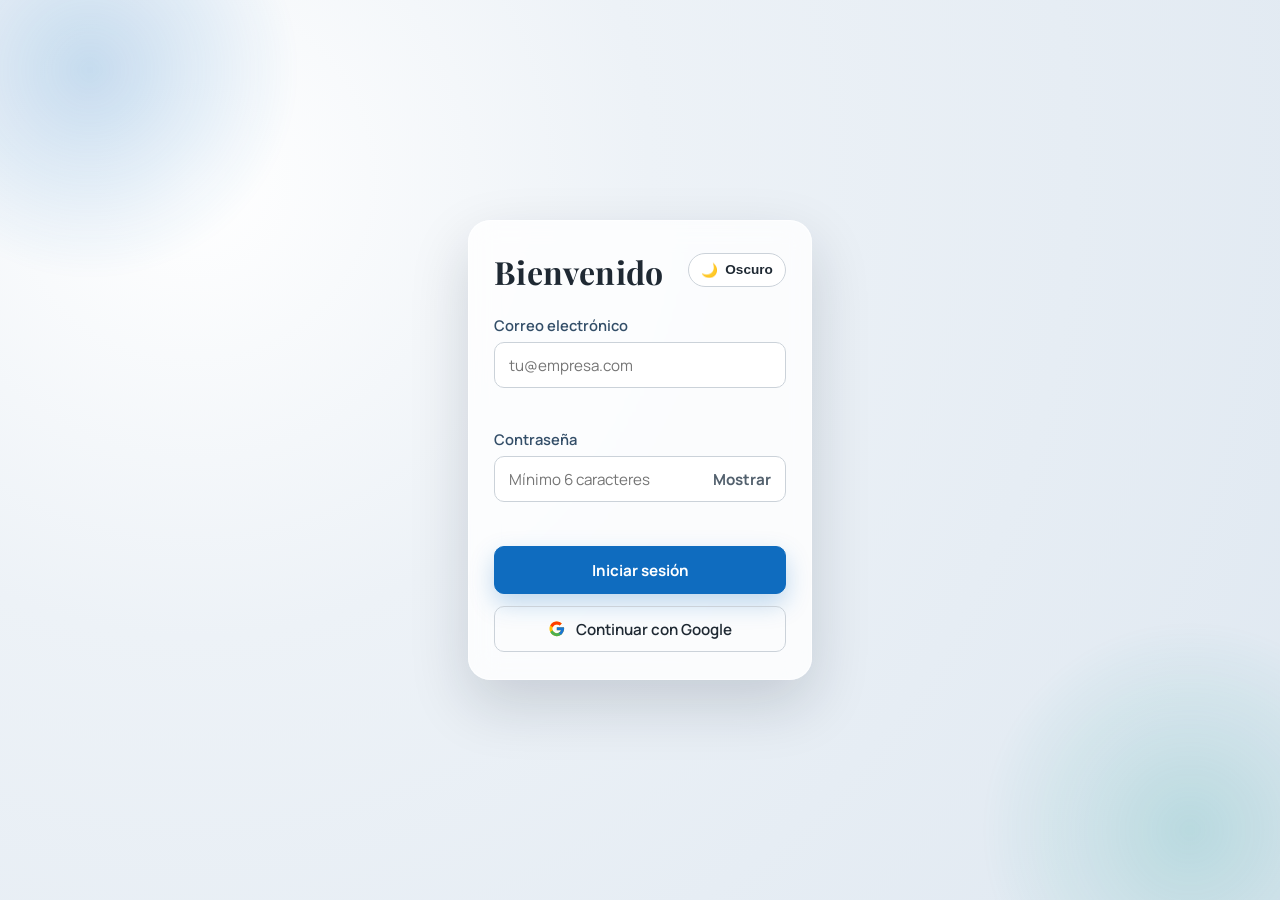
==== index.html @ cc779fea "version inicial" ====
<!DOCTYPE html>
<html lang="es" data-tema="claro">

<head>
  <meta charset="UTF-8" />
  <meta name="viewport" content="width=device-width, initial-scale=1.0" />
  <meta name="description" content="Página de inicio de sesión moderna, accesible y sin dependencias externas." />
  <title>Iniciar sesión | Portal</title>

  <!-- Tipografía elegante importada desde Google Fonts -->
  <link rel="preconnect" href="https://fonts.googleapis.com" />
  <link rel="preconnect" href="https://fonts.gstatic.com" crossorigin />
  <link
    href="https://fonts.googleapis.com/css2?family=Manrope:wght@400;500;600;700&family=Playfair+Display:wght@600;700&display=swap"
    rel="stylesheet" />

  <link rel="stylesheet" href="./css/estilos.css" />
</head>

<body>
  <main aria-label="Pantalla de inicio de sesión">
    <section class="contenedor-login" aria-labelledby="tituloLogin">
      <header class="cabecera-login animacion-entrada retardo-1">
        <div>
          <h1 class="titulo-login" id="tituloLogin">Bienvenido</h1>
        </div>
        <button type="button" id="botonTema" class="boton-tema" aria-label="Cambiar entre modo claro y oscuro"
          aria-pressed="false">
          <span id="iconoTema" aria-hidden="true">🌙</span>
          <span id="textoTema">Oscuro</span>
        </button>
      </header>

      <form id="formularioLogin" class="formulario-login" novalidate>
        <div class="grupo-campo animacion-entrada retardo-2">
          <label for="campoCorreo" class="etiqueta-campo">Correo electrónico</label>
          <input type="email" id="campoCorreo" name="correo" class="campo-entrada" placeholder="tu@empresa.com"
            autocomplete="email" aria-label="Correo electrónico" aria-describedby="mensajeCorreo" required />
          <p id="mensajeCorreo" class="mensaje-campo" aria-live="polite"></p>
        </div>

        <div class="grupo-campo animacion-entrada retardo-3">
          <label for="campoContrasena" class="etiqueta-campo">Contraseña</label>
          <div class="envoltura-contrasena">
            <input type="password" id="campoContrasena" name="contrasena" class="campo-entrada"
              placeholder="Mínimo 6 caracteres" autocomplete="current-password" aria-label="Contraseña"
              aria-describedby="mensajeContrasena" required minlength="6" />
            <button type="button" id="botonVisorContrasena" class="boton-visor" aria-label="Mostrar contraseña"
              aria-pressed="false">
              Mostrar
            </button>
          </div>
          <p id="mensajeContrasena" class="mensaje-campo" aria-live="polite"></p>
        </div>

        <div class="fila-botones animacion-entrada retardo-4">
          <button type="submit" id="botonEnviar" class="boton-accion" aria-label="Iniciar sesión">
            <span class="cargando" aria-hidden="true"></span>
            <span class="texto-boton">Iniciar sesión</span>
          </button>
          <button type="button" class="boton-google" aria-label="Continuar con Google">
            <svg class="icono-google" viewBox="0 0 48 48" aria-hidden="true" focusable="false">
              <path fill="#FFC107"
                d="M43.611 20.083H42V20H24v8h11.303C33.655 32.657 29.198 36 24 36c-6.627 0-12-5.373-12-12s5.373-12 12-12c3.059 0 5.842 1.154 7.961 3.039l5.657-5.657C34.046 6.053 29.27 4 24 4 12.955 4 4 12.955 4 24s8.955 20 20 20 20-8.955 20-20c0-1.341-.138-2.65-.389-3.917z" />
              <path fill="#FF3D00"
                d="M6.306 14.691l6.571 4.819C14.655 15.108 18.961 12 24 12c3.059 0 5.842 1.154 7.961 3.039l5.657-5.657C34.046 6.053 29.27 4 24 4c-7.682 0-14.318 4.337-17.694 10.691z" />
              <path fill="#4CAF50"
                d="M24 44c5.166 0 9.86-1.977 13.409-5.192l-6.19-5.238C29.145 35.091 26.715 36 24 36c-5.181 0-9.626-3.319-11.283-7.946l-6.522 5.025C9.54 39.556 16.227 44 24 44z" />
              <path fill="#1976D2"
                d="M43.611 20.083H42V20H24v8h11.303c-1.054 3.307-3.382 5.966-6.084 7.57h.003l6.19 5.238C35.021 41.073 44 34 44 24c0-1.341-.138-2.65-.389-3.917z" />
            </svg>
            <span>Continuar con Google</span>
          </button>
        </div>
      </form>
    </section>
  </main>

  <div id="notificacionFlotante" class="notificacion" role="status" aria-live="polite"></div>

  <script src="./js/validaciones.js" defer></script>
</body>

</html>
---- css/estilos.css ----
/* Variables globales de tema y ritmo visual */
    :root {
      --fuente-principal: "Manrope", sans-serif;
      --fuente-titulo: "Playfair Display", serif;

      --fondo-app: #f4f6f8;
      --fondo-gradiente: radial-gradient(circle at 15% 20%, #ffffff 0%, #edf2f7 35%, #dfe8f1 100%);
      --fondo-tarjeta: rgba(255, 255, 255, 0.8);
      --borde-tarjeta: rgba(255, 255, 255, 0.65);

      --texto-principal: #1f2933;
      --texto-secundario: #52606d;
      --texto-etiqueta: #334e68;

      --color-acento: #0f6cbf;
      --color-acento-hover: #0a58a2;
      --color-exito: #0f8b6f;
      --color-error: #c53030;

      --borde-campo: #cbd2d9;
      --foco-campo: #7cc4ff;
      --fondo-campo: #ffffff;

      --sombra-tarjeta: 0 24px 60px rgba(15, 23, 42, 0.16);
      --sombra-boton: 0 10px 24px rgba(15, 108, 191, 0.26);

      --duracion: 280ms;
      --radio-lg: 22px;
      --radio-md: 12px;
      --radio-sm: 10px;
    }

    /* Sobrescritura de variables para modo oscuro */
    html[data-tema="oscuro"] {
      --fondo-app: #09111d;
      --fondo-gradiente: radial-gradient(circle at 15% 20%, #162338 0%, #101b2d 35%, #0a1323 100%);
      --fondo-tarjeta: rgba(15, 27, 45, 0.76);
      --borde-tarjeta: rgba(138, 163, 194, 0.22);

      --texto-principal: #e6edf5;
      --texto-secundario: #b6c4d6;
      --texto-etiqueta: #d5e1ef;

      --color-acento: #4ea6ff;
      --color-acento-hover: #79bdff;
      --color-exito: #35cba7;
      --color-error: #ff8b8b;

      --borde-campo: #3c4f67;
      --foco-campo: #89c7ff;
      --fondo-campo: #121f33;

      --sombra-tarjeta: 0 30px 70px rgba(2, 8, 20, 0.6);
      --sombra-boton: 0 10px 25px rgba(78, 166, 255, 0.33);
    }

    * {
      box-sizing: border-box;
    }

    body {
      margin: 0;
      min-height: 100vh;
      font-family: var(--fuente-principal);
      color: var(--texto-principal);
      background: var(--fondo-gradiente);
      background-color: var(--fondo-app);
      display: grid;
      place-items: center;
      padding: 1.5rem;
      transition: background-color var(--duracion) ease, color var(--duracion) ease;
      overflow: hidden;
      position: relative;
    }

    /* Formas decorativas sutiles para profundidad visual */
    body::before,
    body::after {
      content: "";
      position: fixed;
      width: 420px;
      height: 420px;
      border-radius: 50%;
      z-index: 0;
      pointer-events: none;
      filter: blur(4px);
      transition: opacity var(--duracion) ease;
    }

    body::before {
      top: -140px;
      left: -120px;
      background: radial-gradient(circle, rgba(15, 108, 191, 0.22) 0%, rgba(15, 108, 191, 0) 70%);
    }

    body::after {
      right: -120px;
      bottom: -140px;
      background: radial-gradient(circle, rgba(9, 148, 140, 0.18) 0%, rgba(9, 148, 140, 0) 70%);
    }

    .contenedor-login {
      width: min(100%, 430px);
      position: relative;
      z-index: 1;
      border-radius: var(--radio-lg);
      border: 1px solid var(--borde-tarjeta);
      background: var(--fondo-tarjeta);
      box-shadow: var(--sombra-tarjeta);
      backdrop-filter: blur(14px);
      -webkit-backdrop-filter: blur(14px);
      padding: 2rem 1.6rem 1.7rem;
      transition: background var(--duracion) ease, border-color var(--duracion) ease;
    }

    .cabecera-login {
      display: flex;
      justify-content: space-between;
      align-items: flex-start;
      gap: 1rem;
      margin-bottom: 1.5rem;
    }

    .titulo-login {
      margin: 0;
      font-family: var(--fuente-titulo);
      font-size: clamp(1.65rem, 2.8vw, 2rem);
      line-height: 1.2;
      letter-spacing: 0.2px;
    }

    .subtitulo-login {
      margin: 0.35rem 0 0;
      color: var(--texto-secundario);
      font-size: 0.95rem;
    }

    /* Interruptor visible para alternar tema */
    .boton-tema {
      border: 1px solid var(--borde-campo);
      background: var(--fondo-campo);
      color: var(--texto-principal);
      border-radius: 999px;
      padding: 0.5rem 0.75rem;
      font-size: 0.85rem;
      font-weight: 600;
      display: inline-flex;
      align-items: center;
      gap: 0.45rem;
      cursor: pointer;
      transition: border-color var(--duracion) ease, transform var(--duracion) ease, background-color var(--duracion) ease;
    }

    .boton-tema:hover {
      transform: translateY(-1px);
      border-color: var(--foco-campo);
    }

    .formulario-login {
      display: grid;
      gap: 1rem;
    }

    .grupo-campo {
      display: grid;
      gap: 0.45rem;
    }

    .etiqueta-campo {
      font-size: 0.92rem;
      color: var(--texto-etiqueta);
      font-weight: 600;
    }

    .campo-entrada,
    .boton-accion,
    .boton-google,
    .boton-visor {
      font-family: inherit;
      font-size: 0.95rem;
      border-radius: var(--radio-sm);
      border: 1px solid transparent;
      transition: all var(--duracion) ease;
    }

    .campo-entrada {
      width: 100%;
      min-height: 46px;
      background: var(--fondo-campo);
      border-color: var(--borde-campo);
      color: var(--texto-principal);
      padding: 0.7rem 0.85rem;
      outline: none;
    }

    .campo-entrada:focus {
      border-color: var(--foco-campo);
      box-shadow: 0 0 0 3px color-mix(in srgb, var(--foco-campo) 30%, transparent);
    }

    .envoltura-contrasena {
      position: relative;
    }

    .envoltura-contrasena .campo-entrada {
      padding-right: 5.2rem;
    }

    .boton-visor {
      position: absolute;
      top: 50%;
      right: 0.45rem;
      transform: translateY(-50%);
      border-color: transparent;
      background: transparent;
      color: var(--texto-secundario);
      padding: 0.35rem 0.45rem;
      font-weight: 700;
      cursor: pointer;
    }

    .boton-visor:hover,
    .boton-visor:focus-visible {
      color: var(--texto-principal);
      outline: none;
    }

    /* Mensajes de validación para estados de error y éxito */
    .mensaje-campo {
      min-height: 1.1rem;
      font-size: 0.82rem;
      margin: 0;
      color: var(--texto-secundario);
    }

    .mensaje-campo[data-estado="error"] {
      color: var(--color-error);
    }

    .mensaje-campo[data-estado="exito"] {
      color: var(--color-exito);
    }

    .fila-botones {
      display: grid;
      gap: 0.75rem;
      margin-top: 0.2rem;
    }

    .boton-accion {
      min-height: 48px;
      border-color: var(--color-acento);
      background: var(--color-acento);
      color: #ffffff;
      font-weight: 700;
      cursor: pointer;
      display: inline-flex;
      align-items: center;
      justify-content: center;
      gap: 0.6rem;
      box-shadow: var(--sombra-boton);
    }

    .boton-accion:hover:not(:disabled) {
      background: var(--color-acento-hover);
      border-color: var(--color-acento-hover);
      transform: translateY(-1px);
    }

    .boton-accion:disabled {
      opacity: 0.85;
      cursor: not-allowed;
    }

    .boton-google {
      min-height: 46px;
      border-color: var(--borde-campo);
      background: transparent;
      color: var(--texto-principal);
      font-weight: 600;
      cursor: pointer;
      display: inline-flex;
      align-items: center;
      justify-content: center;
      gap: 0.6rem;
    }

    .boton-google:hover {
      border-color: var(--foco-campo);
      background: color-mix(in srgb, var(--foco-campo) 10%, transparent);
    }

    .icono-google {
      width: 1.1rem;
      height: 1.1rem;
      display: block;
      flex-shrink: 0;
    }

    /* Indicador de carga para estado de envío asíncrono */
    .cargando {
      width: 1rem;
      height: 1rem;
      border-radius: 50%;
      border: 2px solid rgba(255, 255, 255, 0.4);
      border-top-color: #ffffff;
      animation: girar 0.8s linear infinite;
      display: none;
    }

    .boton-accion[data-enviando="true"] .cargando {
      display: inline-block;
    }

    .boton-accion[data-enviando="true"] .texto-boton {
      opacity: 0.9;
    }

    @keyframes girar {
      to {
        transform: rotate(360deg);
      }
    }

    /* Animación de entrada escalonada para generar ritmo visual */
    .animacion-entrada {
      opacity: 0;
      transform: translateY(14px);
      animation: aparecer 560ms cubic-bezier(0.2, 0.7, 0.2, 1) forwards;
    }

    .retardo-1 { animation-delay: 80ms; }
    .retardo-2 { animation-delay: 170ms; }
    .retardo-3 { animation-delay: 260ms; }
    .retardo-4 { animation-delay: 350ms; }
    .retardo-5 { animation-delay: 440ms; }

    @keyframes aparecer {
      to {
        opacity: 1;
        transform: translateY(0);
      }
    }

    /* Notificación flotante tras el envío */
    .notificacion {
      position: fixed;
      right: 1rem;
      bottom: 1rem;
      padding: 0.9rem 1rem;
      border-radius: var(--radio-md);
      background: var(--texto-principal);
      color: var(--fondo-app);
      box-shadow: 0 16px 35px rgba(0, 0, 0, 0.2);
      opacity: 0;
      transform: translateY(10px);
      pointer-events: none;
      transition: opacity var(--duracion) ease, transform var(--duracion) ease;
      z-index: 3;
      max-width: 320px;
      font-size: 0.9rem;
    }

    .notificacion[data-activa="true"] {
      opacity: 1;
      transform: translateY(0);
    }

    @media (max-width: 520px) {
      .contenedor-login {
        padding: 1.4rem 1rem 1.2rem;
      }

      .cabecera-login {
        flex-direction: column;
      }

      .boton-tema {
        align-self: flex-start;
      }
    }

    @media (prefers-reduced-motion: reduce) {
      *, *::before, *::after {
        animation-duration: 0.01ms !important;
        animation-iteration-count: 1 !important;
        transition-duration: 0.01ms !important;
        scroll-behavior: auto !important;
      }
    }
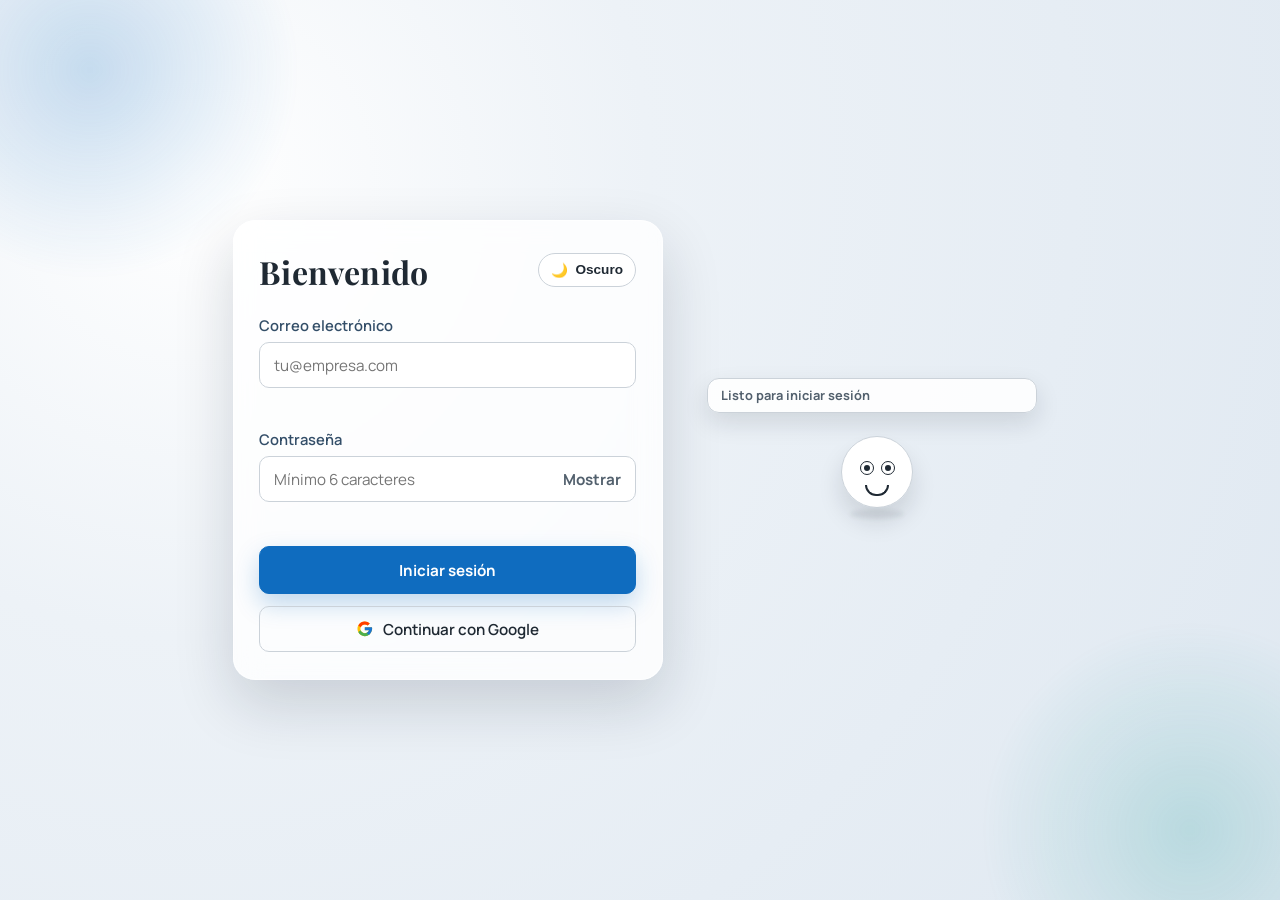
==== commit cc767434: "se agrego una mascota al login" ====
--- a/index.html
+++ b/index.html
@@ -18,7 +18,7 @@
 </head>
 
 <body>
-  <main aria-label="Pantalla de inicio de sesión">
+  <main class="escena-login" aria-label="Pantalla de inicio de sesión">
     <section class="contenedor-login" aria-labelledby="tituloLogin">
       <header class="cabecera-login animacion-entrada retardo-1">
         <div>
@@ -32,14 +32,14 @@
       </header>
 
       <form id="formularioLogin" class="formulario-login" novalidate>
-        <div class="grupo-campo animacion-entrada retardo-2">
+        <div class="grupo-campo animacion-entrada retardo-3">
           <label for="campoCorreo" class="etiqueta-campo">Correo electrónico</label>
           <input type="email" id="campoCorreo" name="correo" class="campo-entrada" placeholder="tu@empresa.com"
             autocomplete="email" aria-label="Correo electrónico" aria-describedby="mensajeCorreo" required />
           <p id="mensajeCorreo" class="mensaje-campo" aria-live="polite"></p>
         </div>
 
-        <div class="grupo-campo animacion-entrada retardo-3">
+        <div class="grupo-campo animacion-entrada retardo-4">
           <label for="campoContrasena" class="etiqueta-campo">Contraseña</label>
           <div class="envoltura-contrasena">
             <input type="password" id="campoContrasena" name="contrasena" class="campo-entrada"
@@ -53,7 +53,7 @@
           <p id="mensajeContrasena" class="mensaje-campo" aria-live="polite"></p>
         </div>
 
-        <div class="fila-botones animacion-entrada retardo-4">
+        <div class="fila-botones animacion-entrada retardo-5">
           <button type="submit" id="botonEnviar" class="boton-accion" aria-label="Iniciar sesión">
             <span class="cargando" aria-hidden="true"></span>
             <span class="texto-boton">Iniciar sesión</span>
@@ -74,6 +74,24 @@
         </div>
       </form>
     </section>
+
+    <aside id="companeroMascota" class="companero-mascota animacion-entrada retardo-2" aria-hidden="true">
+      <p id="mensajeMascota" class="mensaje-mascota">Listo para iniciar sesión</p>
+      <div class="trayectoria-mascota">
+        <div id="mascotaLogin" class="mascota-login" data-humor="reposo">
+          <span class="sombra-mascota"></span>
+          <div id="caraMascota" class="cara-mascota">
+            <span class="ojo-mascota ojo-izquierdo">
+              <span class="pupila-mascota"></span>
+            </span>
+            <span class="ojo-mascota ojo-derecho">
+              <span class="pupila-mascota"></span>
+            </span>
+            <span class="boca-mascota"></span>
+          </div>
+        </div>
+      </div>
+    </aside>
   </main>
 
   <div id="notificacionFlotante" class="notificacion" role="status" aria-live="polite"></div>
--- a/css/estilos.css
+++ b/css/estilos.css
@@ -113,6 +113,16 @@
       transition: background var(--duracion) ease, border-color var(--duracion) ease;
     }
 
+    .escena-login {
+      width: min(100%, 900px);
+      display: flex;
+      align-items: center;
+      justify-content: center;
+      gap: clamp(1rem, 4vw, 2.8rem);
+      position: relative;
+      z-index: 1;
+    }
+
     .cabecera-login {
       display: flex;
       justify-content: space-between;
@@ -133,6 +143,160 @@
       margin: 0.35rem 0 0;
       color: var(--texto-secundario);
       font-size: 0.95rem;
+    }
+
+    .companero-mascota {
+      z-index: 1;
+      width: clamp(220px, 30vw, 340px);
+      display: grid;
+      justify-items: start;
+      align-content: center;
+      gap: 0.6rem;
+      pointer-events: none;
+    }
+
+    .mensaje-mascota {
+      margin: 0;
+      padding: 0.5rem 0.8rem;
+      border-radius: var(--radio-md);
+      border: 1px solid var(--borde-campo);
+      background: color-mix(in srgb, var(--fondo-campo) 88%, transparent);
+      color: var(--texto-secundario);
+      font-size: 0.8rem;
+      line-height: 1.3;
+      font-weight: 700;
+      box-shadow: 0 10px 24px rgba(15, 23, 42, 0.12);
+      width: clamp(210px, 30vw, 330px);
+      white-space: normal;
+      overflow: visible;
+      text-overflow: clip;
+      text-wrap: pretty;
+    }
+
+    .trayectoria-mascota {
+      width: 100%;
+      display: grid;
+      justify-items: center;
+      animation: mover-horizontal-mascota 4.6s ease-in-out infinite;
+    }
+
+    .mascota-login {
+      position: relative;
+      width: 92px;
+      height: 100px;
+      display: grid;
+      place-items: center;
+      animation: flotar-mascota 4.2s ease-in-out infinite;
+      transform-origin: center bottom;
+    }
+
+    .sombra-mascota {
+      position: absolute;
+      bottom: 3px;
+      width: 54px;
+      height: 10px;
+      border-radius: 50%;
+      background: color-mix(in srgb, var(--texto-principal) 22%, transparent);
+      filter: blur(2px);
+      opacity: 0.35;
+      animation: sombra-mascota 4.2s ease-in-out infinite;
+    }
+
+    .cara-mascota {
+      --desplazamiento-pupila: 0px;
+      width: 72px;
+      height: 72px;
+      border-radius: 50%;
+      border: 1px solid var(--borde-campo);
+      background: linear-gradient(145deg, color-mix(in srgb, var(--fondo-campo) 88%, #ffffff 12%), var(--fondo-campo));
+      box-shadow: 0 14px 24px rgba(15, 23, 42, 0.13);
+      display: grid;
+      grid-template-columns: 1fr 1fr;
+      grid-template-rows: 1fr auto;
+      align-items: center;
+      justify-items: center;
+      padding: 0.95rem 0.85rem 0.72rem;
+      transition: transform var(--duracion) ease;
+      animation: respirar-mascota 3.5s ease-in-out infinite;
+    }
+
+    .ojo-mascota {
+      width: 14px;
+      height: 14px;
+      border-radius: 50%;
+      border: 1.5px solid var(--texto-principal);
+      background: #ffffff;
+      position: relative;
+      overflow: hidden;
+      transition: transform var(--duracion) ease;
+    }
+
+    .ojo-mascota::after {
+      content: "";
+      position: absolute;
+      inset: -1px;
+      background: var(--fondo-campo);
+      transform: scaleY(0);
+      transform-origin: top;
+      transition: transform var(--duracion) ease;
+    }
+
+    .pupila-mascota {
+      width: 6px;
+      height: 6px;
+      border-radius: 50%;
+      background: var(--texto-principal);
+      position: absolute;
+      top: 50%;
+      left: 50%;
+      transform: translate(calc(-50% + var(--desplazamiento-pupila)), -50%);
+      transition: transform 180ms ease;
+    }
+
+    .boca-mascota {
+      grid-column: 1 / -1;
+      width: 24px;
+      height: 11px;
+      border: 2px solid var(--texto-principal);
+      border-top: 0;
+      border-radius: 0 0 20px 20px;
+      transition: all var(--duracion) ease;
+    }
+
+    .mascota-login[data-humor="atento"] .cara-mascota {
+      transform: translateY(-2px);
+    }
+
+    .mascota-login[data-humor="curioso"] .cara-mascota {
+      transform: rotate(-3deg) translateY(-1px);
+    }
+
+    .mascota-login[data-humor="guino"] .ojo-izquierdo::after {
+      transform: scaleY(1);
+    }
+
+    .mascota-login[data-humor="guino"] .boca-mascota {
+      width: 27px;
+      border-radius: 0 0 20px 8px;
+    }
+
+    .mascota-login[data-humor="sorprendido"] .ojo-mascota {
+      transform: scale(1.12);
+    }
+
+    .mascota-login[data-humor="sorprendido"] .boca-mascota {
+      width: 10px;
+      height: 10px;
+      border: 2px solid var(--texto-principal);
+      border-radius: 50%;
+    }
+
+    .mascota-login[data-humor="error"] .boca-mascota {
+      transform: rotate(180deg) translateY(-2px);
+    }
+
+    .mascota-login[data-humor="celebra"] .cara-mascota {
+      animation: rebote-mascota 420ms ease;
     }
 
     /* Interruptor visible para alternar tema */
@@ -322,6 +486,56 @@
       }
     }
 
+    @keyframes flotar-mascota {
+      0%, 100% {
+        transform: translateY(0);
+      }
+      50% {
+        transform: translateY(-6px);
+      }
+    }
+
+    @keyframes mover-horizontal-mascota {
+      0%, 100% {
+        transform: translateX(-12px);
+      }
+      50% {
+        transform: translateX(12px);
+      }
+    }
+
+    @keyframes respirar-mascota {
+      0%, 100% {
+        transform: scale(1);
+      }
+      50% {
+        transform: scale(1.02);
+      }
+    }
+
+    @keyframes sombra-mascota {
+      0%, 100% {
+        transform: scaleX(1);
+        opacity: 0.35;
+      }
+      50% {
+        transform: scaleX(0.9);
+        opacity: 0.24;
+      }
+    }
+
+    @keyframes rebote-mascota {
+      0% {
+        transform: translateY(0);
+      }
+      40% {
+        transform: translateY(-6px);
+      }
+      100% {
+        transform: translateY(0);
+      }
+    }
+
     /* Animación de entrada escalonada para generar ritmo visual */
     .animacion-entrada {
       opacity: 0;
@@ -346,7 +560,7 @@
     .notificacion {
       position: fixed;
       right: 1rem;
-      bottom: 1rem;
+      top: 1rem;
       padding: 0.9rem 1rem;
       border-radius: var(--radio-md);
       background: var(--texto-principal);
@@ -366,6 +580,22 @@
       transform: translateY(0);
     }
 
+    @media (max-width: 860px) {
+      .escena-login {
+        flex-direction: column;
+        gap: 0.9rem;
+      }
+
+      .companero-mascota {
+        width: min(100%, 330px);
+        justify-items: center;
+      }
+
+      .mensaje-mascota {
+        width: min(100%, 330px);
+      }
+    }
+
     @media (max-width: 520px) {
       .contenedor-login {
         padding: 1.4rem 1rem 1.2rem;
@@ -373,6 +603,26 @@
 
       .cabecera-login {
         flex-direction: column;
+      }
+
+      .companero-mascota {
+        width: min(100%, 280px);
+      }
+
+      .mensaje-mascota {
+        font-size: 0.74rem;
+        padding: 0.38rem 0.58rem;
+        width: min(100%, 280px);
+      }
+
+      .mascota-login {
+        width: 78px;
+        height: 84px;
+      }
+
+      .cara-mascota {
+        width: 62px;
+        height: 62px;
       }
 
       .boton-tema {
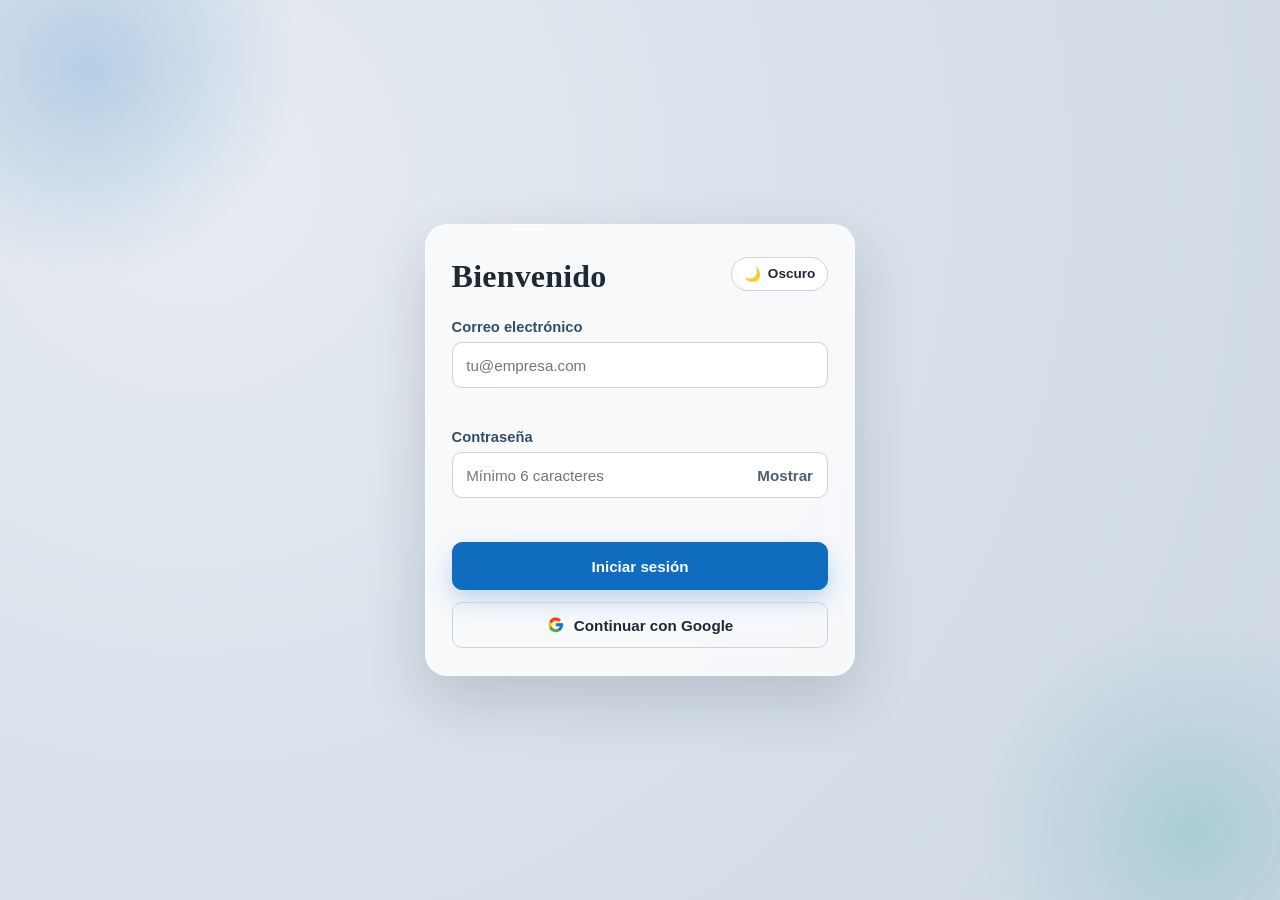
==== commit d9732f50: "version final" ====
--- a/index.html
+++ b/index.html
@@ -5,6 +5,10 @@
   <meta charset="UTF-8" />
   <meta name="viewport" content="width=device-width, initial-scale=1.0" />
   <meta name="description" content="Página de inicio de sesión moderna, accesible y sin dependencias externas." />
+  <meta http-equiv="Content-Security-Policy" content="default-src 'self'; script-src 'self'; style-src 'self' https://fonts.googleapis.com; font-src https://fonts.gstatic.com; img-src 'self' data:; connect-src 'self'; object-src 'none'; base-uri 'self'; form-action 'self'; frame-ancestors 'none'; upgrade-insecure-requests" />
+  <meta http-equiv="Referrer-Policy" content="no-referrer" />
+  <meta http-equiv="X-Content-Type-Options" content="nosniff" />
+  <meta http-equiv="Permissions-Policy" content="camera=(), microphone=(), geolocation=(), payment=()" />
   <title>Iniciar sesión | Portal</title>
 
   <!-- Tipografía elegante importada desde Google Fonts -->
@@ -14,7 +18,8 @@
     href="https://fonts.googleapis.com/css2?family=Manrope:wght@400;500;600;700&family=Playfair+Display:wght@600;700&display=swap"
     rel="stylesheet" />
 
-  <link rel="stylesheet" href="./css/estilos.css" />
+  <link rel="stylesheet" href="./css/base.css" />
+  <link rel="stylesheet" href="./css/login.css" />
 </head>
 
 <body>
@@ -35,7 +40,8 @@
         <div class="grupo-campo animacion-entrada retardo-3">
           <label for="campoCorreo" class="etiqueta-campo">Correo electrónico</label>
           <input type="email" id="campoCorreo" name="correo" class="campo-entrada" placeholder="tu@empresa.com"
-            autocomplete="email" aria-label="Correo electrónico" aria-describedby="mensajeCorreo" required />
+            autocomplete="username" inputmode="email" maxlength="254" autocapitalize="off" spellcheck="false"
+            aria-label="Correo electrónico" aria-describedby="mensajeCorreo" required />
           <p id="mensajeCorreo" class="mensaje-campo" aria-live="polite"></p>
         </div>
 
@@ -44,7 +50,7 @@
           <div class="envoltura-contrasena">
             <input type="password" id="campoContrasena" name="contrasena" class="campo-entrada"
               placeholder="Mínimo 6 caracteres" autocomplete="current-password" aria-label="Contraseña"
-              aria-describedby="mensajeContrasena" required minlength="6" />
+              aria-describedby="mensajeContrasena" required minlength="6" maxlength="128" />
             <button type="button" id="botonVisorContrasena" class="boton-visor" aria-label="Mostrar contraseña"
               aria-pressed="false">
               Mostrar
@@ -75,28 +81,12 @@
       </form>
     </section>
 
-    <aside id="companeroMascota" class="companero-mascota animacion-entrada retardo-2" aria-hidden="true">
-      <p id="mensajeMascota" class="mensaje-mascota">Listo para iniciar sesión</p>
-      <div class="trayectoria-mascota">
-        <div id="mascotaLogin" class="mascota-login" data-humor="reposo">
-          <span class="sombra-mascota"></span>
-          <div id="caraMascota" class="cara-mascota">
-            <span class="ojo-mascota ojo-izquierdo">
-              <span class="pupila-mascota"></span>
-            </span>
-            <span class="ojo-mascota ojo-derecho">
-              <span class="pupila-mascota"></span>
-            </span>
-            <span class="boca-mascota"></span>
-          </div>
-        </div>
-      </div>
-    </aside>
   </main>
 
   <div id="notificacionFlotante" class="notificacion" role="status" aria-live="polite"></div>
 
-  <script src="./js/validaciones.js" defer></script>
+  <script src="./js/login.js" defer></script>
 </body>
 
 </html>
+
--- a/css/base.css
+++ b/css/base.css
@@ -0,0 +1,170 @@
+/* ========================================================================== 
+   Base.css
+   Estilos globales compartidos entre login e inicio.
+   ========================================================================== */
+
+:root {
+  --fuente-principal: "Manrope", sans-serif;
+  --fuente-titulo: "Playfair Display", serif;
+
+  --fondo-app: #dbe1e8;
+  --fondo-gradiente: radial-gradient(circle at 15% 20%, #e9edf2 0%, #dbe3ec 38%, #cfd9e4 100%);
+  --fondo-tarjeta: rgba(255, 255, 255, 0.78);
+  --borde-tarjeta: rgba(255, 255, 255, 0.55);
+
+  --texto-principal: #1f2933;
+  --texto-secundario: #52606d;
+  --texto-etiqueta: #334e68;
+
+  --color-acento: #0f6cbf;
+  --color-acento-hover: #0a58a2;
+  --color-exito: #0f8b6f;
+  --color-error: #c53030;
+
+  --borde-campo: #cbd2d9;
+  --foco-campo: #7cc4ff;
+  --fondo-campo: #ffffff;
+
+  --sombra-tarjeta: 0 24px 60px rgba(15, 23, 42, 0.16);
+  --sombra-boton: 0 10px 24px rgba(15, 108, 191, 0.26);
+
+  --duracion: 280ms;
+  --radio-lg: 22px;
+  --radio-md: 12px;
+  --radio-sm: 10px;
+}
+
+html[data-tema="oscuro"] {
+  --fondo-app: #09111d;
+  --fondo-gradiente: radial-gradient(circle at 15% 20%, #162338 0%, #101b2d 35%, #0a1323 100%);
+  --fondo-tarjeta: rgba(15, 27, 45, 0.76);
+  --borde-tarjeta: rgba(138, 163, 194, 0.22);
+
+  --texto-principal: #e6edf5;
+  --texto-secundario: #b6c4d6;
+  --texto-etiqueta: #d5e1ef;
+
+  --color-acento: #4ea6ff;
+  --color-acento-hover: #79bdff;
+  --color-exito: #35cba7;
+  --color-error: #ff8b8b;
+
+  --borde-campo: #3c4f67;
+  --foco-campo: #89c7ff;
+  --fondo-campo: #121f33;
+
+  --sombra-tarjeta: 0 30px 70px rgba(2, 8, 20, 0.6);
+  --sombra-boton: 0 10px 25px rgba(78, 166, 255, 0.33);
+}
+
+* {
+  box-sizing: border-box;
+}
+
+body {
+  margin: 0;
+  min-height: 100vh;
+  font-family: var(--fuente-principal);
+  color: var(--texto-principal);
+  background: var(--fondo-gradiente);
+  background-color: var(--fondo-app);
+  display: grid;
+  place-items: center;
+  padding: 1.5rem;
+  transition: background-color var(--duracion) ease, color var(--duracion) ease;
+  overflow: hidden;
+  position: relative;
+}
+
+body::before,
+body::after {
+  content: "";
+  position: fixed;
+  width: 420px;
+  height: 420px;
+  border-radius: 50%;
+  z-index: 0;
+  pointer-events: none;
+  filter: blur(4px);
+  transition: opacity var(--duracion) ease;
+}
+
+body::before {
+  top: -140px;
+  left: -120px;
+  background: radial-gradient(circle, rgba(15, 108, 191, 0.22) 0%, rgba(15, 108, 191, 0) 70%);
+}
+
+body::after {
+  right: -120px;
+  bottom: -140px;
+  background: radial-gradient(circle, rgba(9, 148, 140, 0.18) 0%, rgba(9, 148, 140, 0) 70%);
+}
+
+/* Contenedor principal reutilizable */
+.escena-login {
+  width: min(100%, 900px);
+  display: flex;
+  align-items: center;
+  justify-content: center;
+  gap: clamp(1rem, 4vw, 2.8rem);
+  position: relative;
+  z-index: 1;
+}
+
+/* Botón global para alternar tema */
+.boton-tema {
+  border: 1px solid var(--borde-campo);
+  background: var(--fondo-campo);
+  color: var(--texto-principal);
+  border-radius: 999px;
+  padding: 0.5rem 0.75rem;
+  font-size: 0.85rem;
+  font-weight: 600;
+  display: inline-flex;
+  align-items: center;
+  gap: 0.45rem;
+  cursor: pointer;
+  transition: border-color var(--duracion) ease, transform var(--duracion) ease, background-color var(--duracion) ease;
+}
+
+.boton-tema:hover {
+  transform: translateY(-1px);
+  border-color: var(--foco-campo);
+}
+
+/* Animaciones de entrada */
+.animacion-entrada {
+  opacity: 0;
+  transform: translateY(14px);
+  animation: aparecer 560ms cubic-bezier(0.2, 0.7, 0.2, 1) forwards;
+}
+
+.retardo-1 { animation-delay: 80ms; }
+.retardo-2 { animation-delay: 170ms; }
+.retardo-3 { animation-delay: 260ms; }
+.retardo-4 { animation-delay: 350ms; }
+.retardo-5 { animation-delay: 440ms; }
+
+@keyframes aparecer {
+  to {
+    opacity: 1;
+    transform: translateY(0);
+  }
+}
+
+@media (max-width: 860px) {
+  .escena-login {
+    flex-direction: column;
+    gap: 0.9rem;
+  }
+}
+
+@media (prefers-reduced-motion: reduce) {
+  *, *::before, *::after {
+    animation-duration: 0.01ms !important;
+    animation-iteration-count: 1 !important;
+    transition-duration: 0.01ms !important;
+    scroll-behavior: auto !important;
+  }
+}
--- a/css/login.css
+++ b/css/login.css
@@ -0,0 +1,235 @@
+/* ========================================================================== 
+   Login.css
+   Estilos específicos de la pantalla de autenticación.
+   ========================================================================== */
+
+.contenedor-login {
+  width: min(100%, 430px);
+  position: relative;
+  z-index: 1;
+  border-radius: var(--radio-lg);
+  border: 1px solid var(--borde-tarjeta);
+  background: var(--fondo-tarjeta);
+  box-shadow: var(--sombra-tarjeta);
+  backdrop-filter: blur(14px);
+  -webkit-backdrop-filter: blur(14px);
+  padding: 2rem 1.6rem 1.7rem;
+  transition: background var(--duracion) ease, border-color var(--duracion) ease;
+}
+
+.cabecera-login {
+  display: flex;
+  justify-content: space-between;
+  align-items: flex-start;
+  gap: 1rem;
+  margin-bottom: 1.5rem;
+}
+
+.titulo-login {
+  margin: 0;
+  font-family: var(--fuente-titulo);
+  font-size: clamp(1.65rem, 2.8vw, 2rem);
+  line-height: 1.2;
+  letter-spacing: 0.2px;
+}
+
+.formulario-login {
+  display: grid;
+  gap: 1rem;
+}
+
+.grupo-campo {
+  display: grid;
+  gap: 0.45rem;
+}
+
+.etiqueta-campo {
+  font-size: 0.92rem;
+  color: var(--texto-etiqueta);
+  font-weight: 600;
+}
+
+.campo-entrada,
+.boton-accion,
+.boton-google,
+.boton-visor {
+  font-family: inherit;
+  font-size: 0.95rem;
+  border-radius: var(--radio-sm);
+  border: 1px solid transparent;
+  transition: all var(--duracion) ease;
+}
+
+.campo-entrada {
+  width: 100%;
+  min-height: 46px;
+  background: var(--fondo-campo);
+  border-color: var(--borde-campo);
+  color: var(--texto-principal);
+  padding: 0.7rem 0.85rem;
+  outline: none;
+}
+
+.campo-entrada:focus {
+  border-color: var(--foco-campo);
+  box-shadow: 0 0 0 3px color-mix(in srgb, var(--foco-campo) 30%, transparent);
+}
+
+.envoltura-contrasena {
+  position: relative;
+}
+
+.envoltura-contrasena .campo-entrada {
+  padding-right: 5.2rem;
+}
+
+.boton-visor {
+  position: absolute;
+  top: 50%;
+  right: 0.45rem;
+  transform: translateY(-50%);
+  border-color: transparent;
+  background: transparent;
+  color: var(--texto-secundario);
+  padding: 0.35rem 0.45rem;
+  font-weight: 700;
+  cursor: pointer;
+}
+
+.boton-visor:hover,
+.boton-visor:focus-visible {
+  color: var(--texto-principal);
+  outline: none;
+}
+
+.mensaje-campo {
+  min-height: 1.1rem;
+  font-size: 0.82rem;
+  margin: 0;
+  color: var(--texto-secundario);
+}
+
+.mensaje-campo[data-estado="error"] {
+  color: var(--color-error);
+}
+
+.mensaje-campo[data-estado="exito"] {
+  color: var(--color-exito);
+}
+
+.fila-botones {
+  display: grid;
+  gap: 0.75rem;
+  margin-top: 0.2rem;
+}
+
+.boton-accion {
+  min-height: 48px;
+  border-color: var(--color-acento);
+  background: var(--color-acento);
+  color: #ffffff;
+  font-weight: 700;
+  cursor: pointer;
+  display: inline-flex;
+  align-items: center;
+  justify-content: center;
+  gap: 0.6rem;
+  box-shadow: var(--sombra-boton);
+}
+
+.boton-accion:hover:not(:disabled) {
+  background: var(--color-acento-hover);
+  border-color: var(--color-acento-hover);
+  transform: translateY(-1px);
+}
+
+.boton-accion:disabled {
+  opacity: 0.85;
+  cursor: not-allowed;
+}
+
+.boton-google {
+  min-height: 46px;
+  border-color: var(--borde-campo);
+  background: transparent;
+  color: var(--texto-principal);
+  font-weight: 600;
+  cursor: pointer;
+  display: inline-flex;
+  align-items: center;
+  justify-content: center;
+  gap: 0.6rem;
+}
+
+.boton-google:hover {
+  border-color: var(--foco-campo);
+  background: color-mix(in srgb, var(--foco-campo) 10%, transparent);
+}
+
+.icono-google {
+  width: 1.1rem;
+  height: 1.1rem;
+  display: block;
+  flex-shrink: 0;
+}
+
+.cargando {
+  width: 1rem;
+  height: 1rem;
+  border-radius: 50%;
+  border: 2px solid rgba(255, 255, 255, 0.4);
+  border-top-color: #ffffff;
+  animation: girar 0.8s linear infinite;
+  display: none;
+}
+
+.boton-accion[data-enviando="true"] .cargando {
+  display: inline-block;
+}
+
+.boton-accion[data-enviando="true"] .texto-boton {
+  opacity: 0.9;
+}
+
+@keyframes girar {
+  to {
+    transform: rotate(360deg);
+  }
+}
+
+.notificacion {
+  position: fixed;
+  right: 1rem;
+  top: 1rem;
+  padding: 0.9rem 1rem;
+  border-radius: var(--radio-md);
+  background: var(--texto-principal);
+  color: var(--fondo-app);
+  box-shadow: 0 16px 35px rgba(0, 0, 0, 0.2);
+  opacity: 0;
+  transform: translateY(10px);
+  pointer-events: none;
+  transition: opacity var(--duracion) ease, transform var(--duracion) ease;
+  z-index: 3;
+  max-width: 320px;
+  font-size: 0.9rem;
+}
+
+.notificacion[data-activa="true"] {
+  opacity: 1;
+  transform: translateY(0);
+}
+
+@media (max-width: 520px) {
+  .contenedor-login {
+    padding: 1.4rem 1rem 1.2rem;
+  }
+
+  .cabecera-login {
+    flex-direction: column;
+  }
+
+  .boton-tema {
+    align-self: flex-start;
+  }
+}
